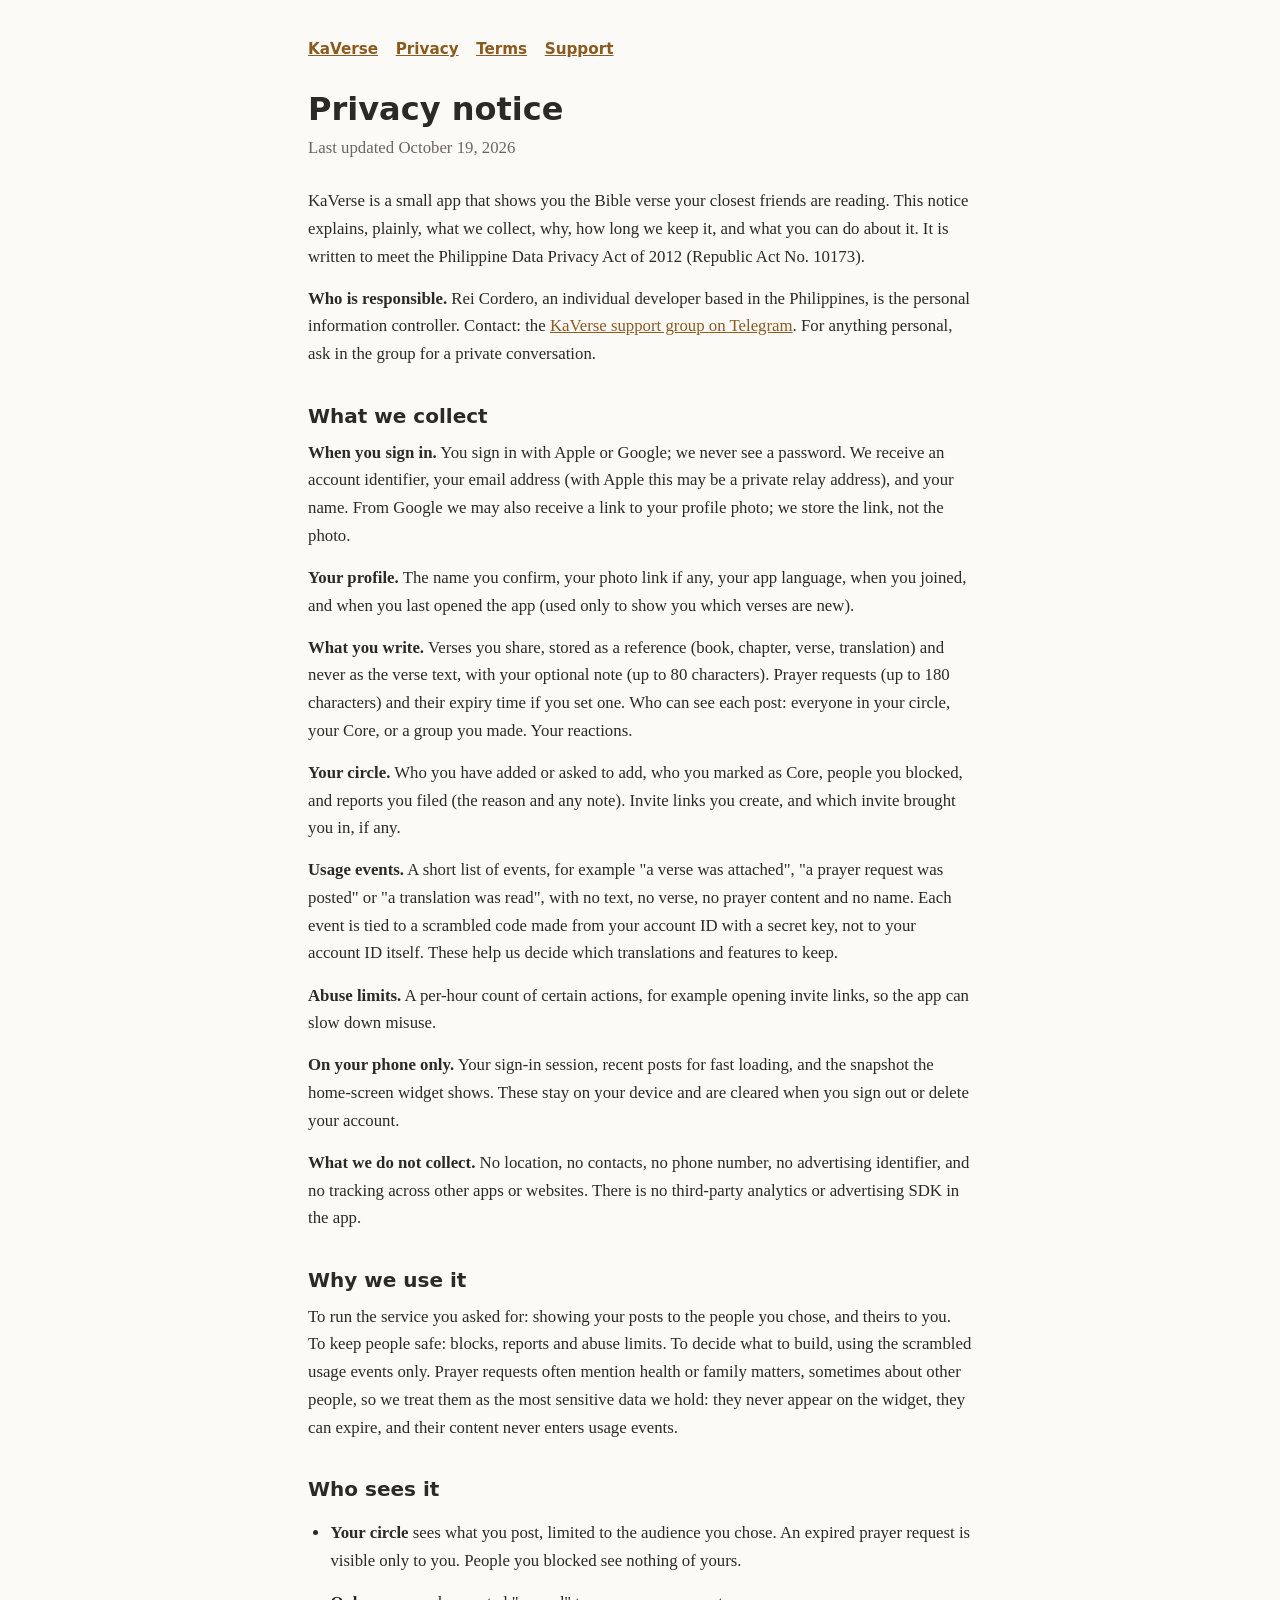
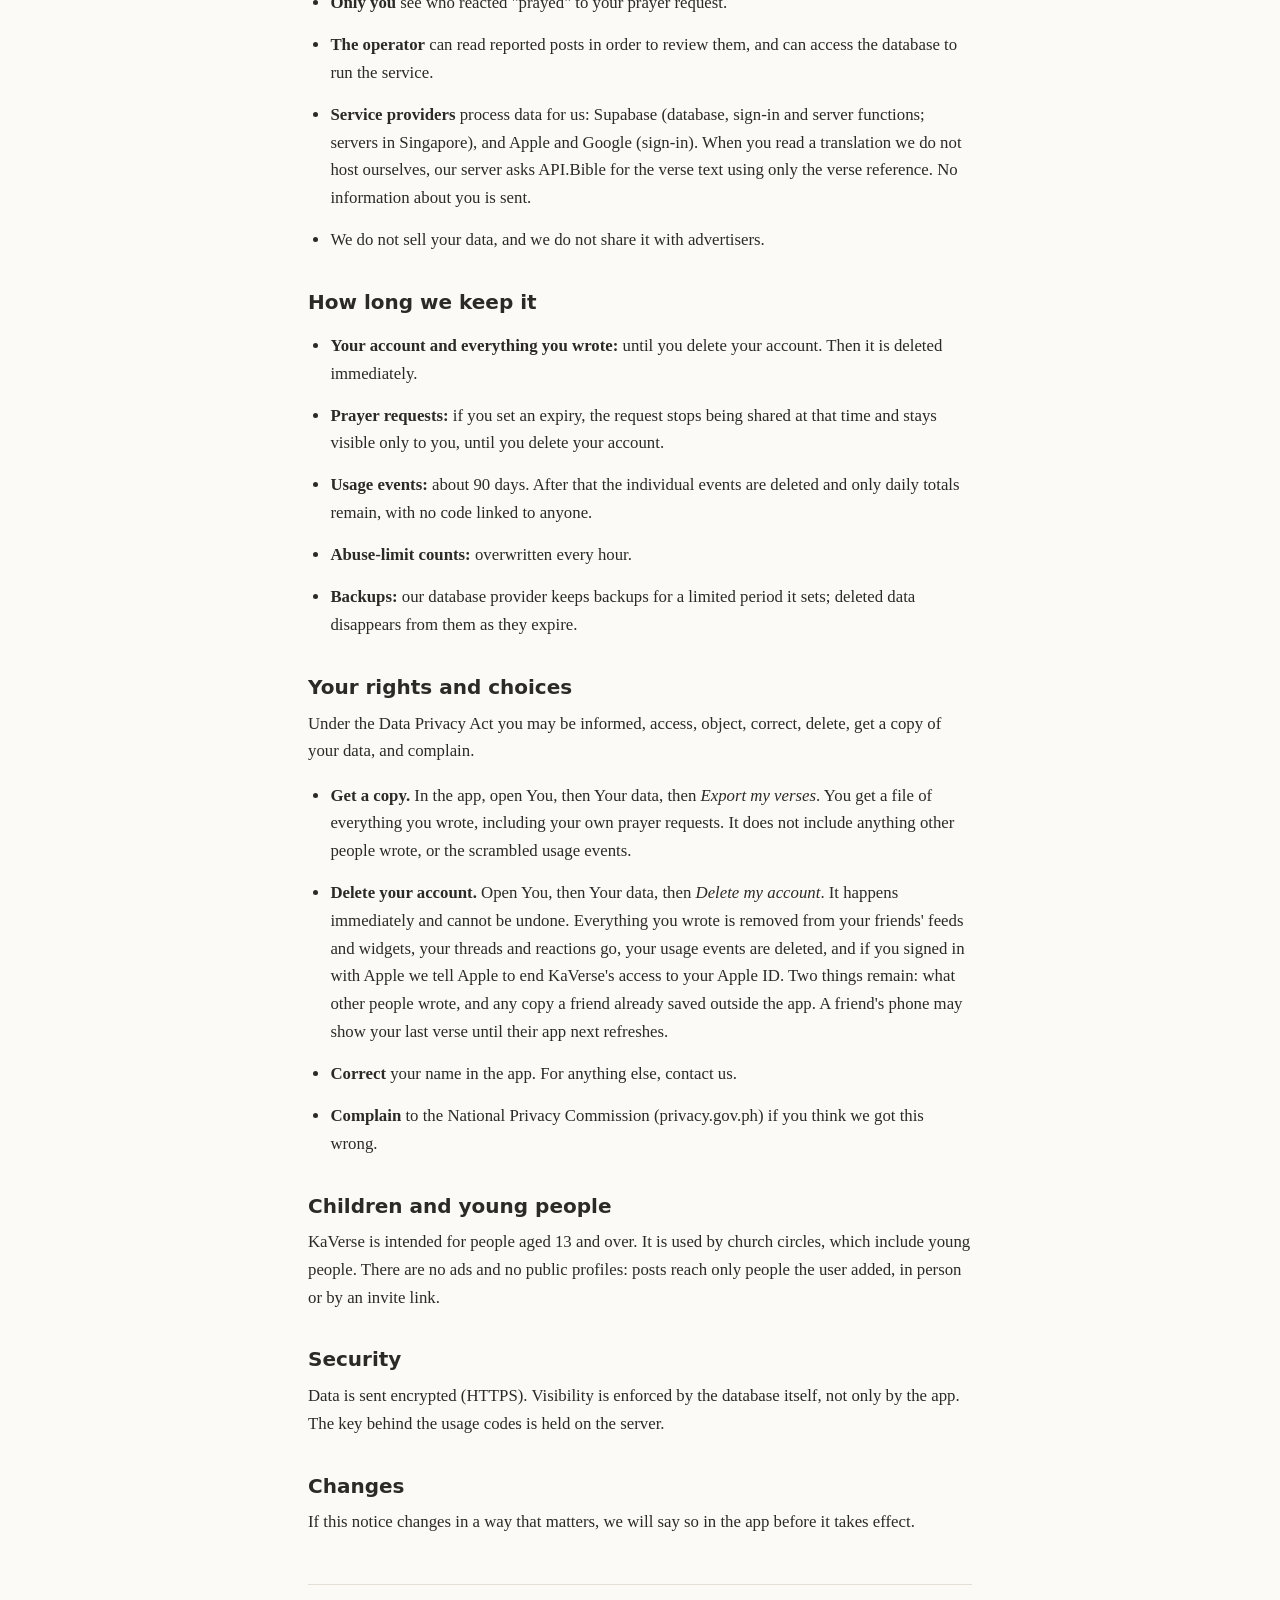
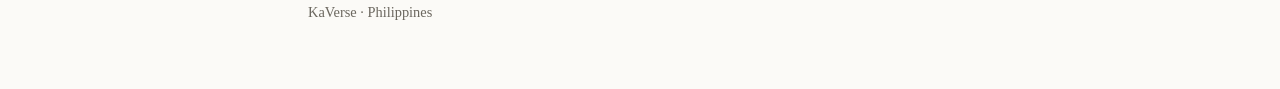
==== privacy.html @ 1309f044 "KaVerse site: privacy notice, terms of use, support Claude-Session: https://claude.ai/code/session_0" ====
<!doctype html>
<html lang="en">
<head>
<meta charset="utf-8">
<meta name="viewport" content="width=device-width, initial-scale=1">
<meta name="color-scheme" content="light dark">
<title>Privacy notice — KaVerse</title>
<link rel="stylesheet" href="style.css">
</head>
<body>
<main>
<nav><a href="index.html">KaVerse</a><a href="privacy.html">Privacy</a><a href="terms.html">Terms</a><a href="support.html">Support</a></nav>
<h1>Privacy notice</h1>
<p class="sub">Last updated October 19, 2026</p>
<p>KaVerse is a small app that shows you the Bible verse your closest friends are reading. This notice explains, plainly, what we collect, why, how long we keep it, and what you can do about it. It is written to meet the Philippine Data Privacy Act of 2012 (Republic Act No. 10173).</p>
<p><strong>Who is responsible.</strong> Rei Cordero, an individual developer based in the Philippines, is the personal information controller. Contact: the <a href="https://t.me/+48SsiTLV7lE4NGU1">KaVerse support group on Telegram</a>. For anything personal, ask in the group for a private conversation.</p>

<h2>What we collect</h2>
<p><strong>When you sign in.</strong> You sign in with Apple or Google; we never see a password. We receive an account identifier, your email address (with Apple this may be a private relay address), and your name. From Google we may also receive a link to your profile photo; we store the link, not the photo.</p>
<p><strong>Your profile.</strong> The name you confirm, your photo link if any, your app language, when you joined, and when you last opened the app (used only to show you which verses are new).</p>
<p><strong>What you write.</strong> Verses you share, stored as a reference (book, chapter, verse, translation) and never as the verse text, with your optional note (up to 80 characters). Prayer requests (up to 180 characters) and their expiry time if you set one. Who can see each post: everyone in your circle, your Core, or a group you made. Your reactions.</p>
<p><strong>Your circle.</strong> Who you have added or asked to add, who you marked as Core, people you blocked, and reports you filed (the reason and any note). Invite links you create, and which invite brought you in, if any.</p>
<p><strong>Usage events.</strong> A short list of events, for example "a verse was attached", "a prayer request was posted" or "a translation was read", with no text, no verse, no prayer content and no name. Each event is tied to a scrambled code made from your account ID with a secret key, not to your account ID itself. These help us decide which translations and features to keep.</p>
<p><strong>Abuse limits.</strong> A per-hour count of certain actions, for example opening invite links, so the app can slow down misuse.</p>
<p><strong>On your phone only.</strong> Your sign-in session, recent posts for fast loading, and the snapshot the home-screen widget shows. These stay on your device and are cleared when you sign out or delete your account.</p>
<p><strong>What we do not collect.</strong> No location, no contacts, no phone number, no advertising identifier, and no tracking across other apps or websites. There is no third-party analytics or advertising SDK in the app.</p>

<h2>Why we use it</h2>
<p>To run the service you asked for: showing your posts to the people you chose, and theirs to you. To keep people safe: blocks, reports and abuse limits. To decide what to build, using the scrambled usage events only. Prayer requests often mention health or family matters, sometimes about other people, so we treat them as the most sensitive data we hold: they never appear on the widget, they can expire, and their content never enters usage events.</p>

<h2>Who sees it</h2>
<ul>
<li><strong>Your circle</strong> sees what you post, limited to the audience you chose. An expired prayer request is visible only to you. People you blocked see nothing of yours.</li>
<li><strong>Only you</strong> see who reacted "prayed" to your prayer request.</li>
<li><strong>The operator</strong> can read reported posts in order to review them, and can access the database to run the service.</li>
<li><strong>Service providers</strong> process data for us: Supabase (database, sign-in and server functions; servers in Singapore), and Apple and Google (sign-in). When you read a translation we do not host ourselves, our server asks API.Bible for the verse text using only the verse reference. No information about you is sent.</li>
<li>We do not sell your data, and we do not share it with advertisers.</li>
</ul>

<h2>How long we keep it</h2>
<ul>
<li><strong>Your account and everything you wrote:</strong> until you delete your account. Then it is deleted immediately.</li>
<li><strong>Prayer requests:</strong> if you set an expiry, the request stops being shared at that time and stays visible only to you, until you delete your account.</li>
<li><strong>Usage events:</strong> about 90 days. After that the individual events are deleted and only daily totals remain, with no code linked to anyone.</li>
<li><strong>Abuse-limit counts:</strong> overwritten every hour.</li>
<li><strong>Backups:</strong> our database provider keeps backups for a limited period it sets; deleted data disappears from them as they expire.</li>
</ul>

<h2>Your rights and choices</h2>
<p>Under the Data Privacy Act you may be informed, access, object, correct, delete, get a copy of your data, and complain.</p>
<ul>
<li><strong>Get a copy.</strong> In the app, open You, then Your data, then <em>Export my verses</em>. You get a file of everything you wrote, including your own prayer requests. It does not include anything other people wrote, or the scrambled usage events.</li>
<li><strong>Delete your account.</strong> Open You, then Your data, then <em>Delete my account</em>. It happens immediately and cannot be undone. Everything you wrote is removed from your friends' feeds and widgets, your threads and reactions go, your usage events are deleted, and if you signed in with Apple we tell Apple to end KaVerse's access to your Apple ID. Two things remain: what other people wrote, and any copy a friend already saved outside the app. A friend's phone may show your last verse until their app next refreshes.</li>
<li><strong>Correct</strong> your name in the app. For anything else, contact us.</li>
<li><strong>Complain</strong> to the National Privacy Commission (privacy.gov.ph) if you think we got this wrong.</li>
</ul>

<h2>Children and young people</h2>
<p>KaVerse is intended for people aged 13 and over. It is used by church circles, which include young people. There are no ads and no public profiles: posts reach only people the user added, in person or by an invite link.</p>

<h2>Security</h2>
<p>Data is sent encrypted (HTTPS). Visibility is enforced by the database itself, not only by the app. The key behind the usage codes is held on the server.</p>

<h2>Changes</h2>
<p>If this notice changes in a way that matters, we will say so in the app before it takes effect.</p>
<footer>KaVerse &middot; Philippines</footer>
</main>
</body>
</html>
---- style.css ----
:root{--bg:#fbfaf7;--fg:#2b2a27;--muted:#6b675f;--link:#8a5a1f;--rule:#e4dfd4}
@media (prefers-color-scheme:dark){:root{--bg:#171613;--fg:#e9e5da;--muted:#a39d8f;--link:#d9a45b;--rule:#2e2b25}}
*{box-sizing:border-box}
body{margin:0;background:var(--bg);color:var(--fg);font:400 1.05rem/1.65 ui-serif,Georgia,"Times New Roman",serif}
main{max-width:44rem;margin:0 auto;padding:2.5rem 1.25rem 4rem}
h1{font:700 2rem/1.2 ui-sans-serif,system-ui,-apple-system,"Segoe UI",sans-serif;margin:0 0 .35rem}
h2{font:700 1.25rem/1.3 ui-sans-serif,system-ui,-apple-system,"Segoe UI",sans-serif;margin:2.2rem 0 .6rem}
p,li{margin:0 0 .9rem}ul{padding-left:1.4rem}
a{color:var(--link)}
.sub{color:var(--muted);margin:0 0 1.6rem}
nav{margin:0 0 2rem;font:600 .95rem ui-sans-serif,system-ui,sans-serif}
nav a{margin-right:1.1rem}
footer{margin-top:3rem;padding-top:1rem;border-top:1px solid var(--rule);color:var(--muted);font-size:.9rem}
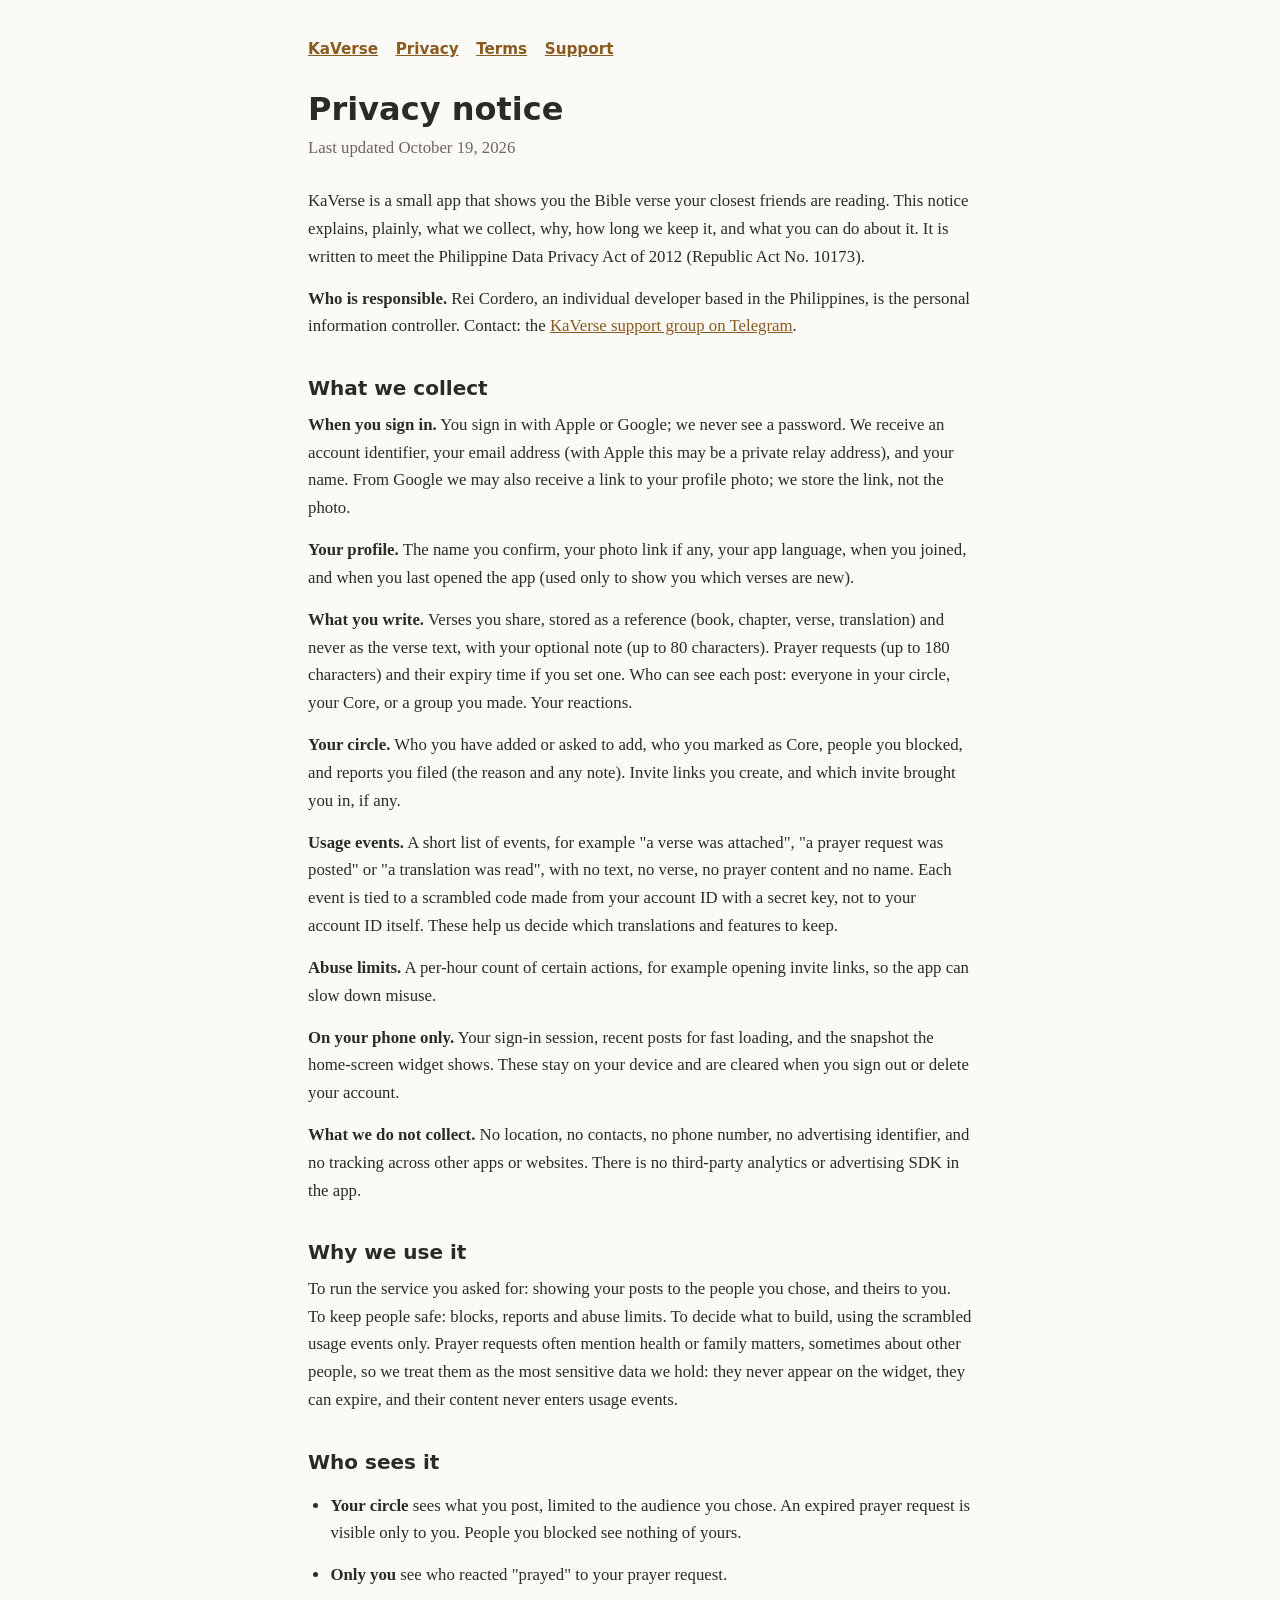
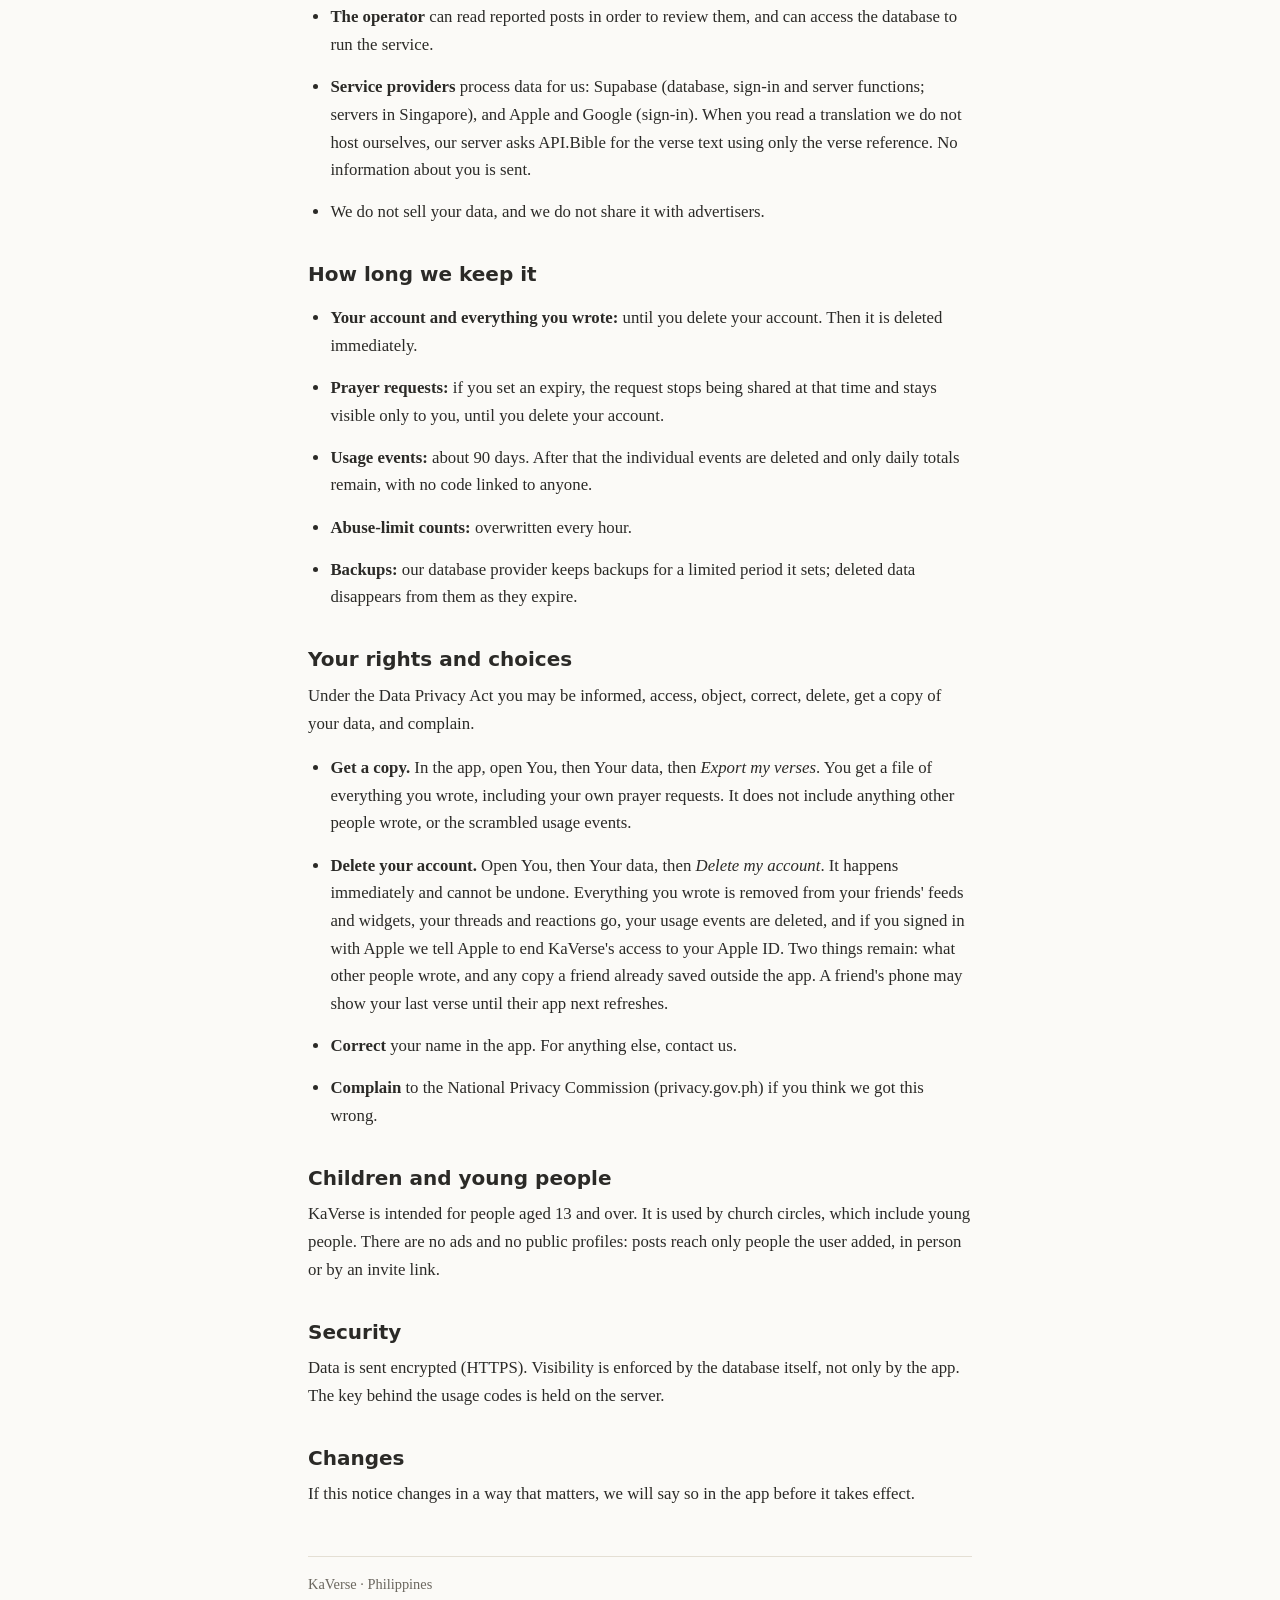
==== commit 43eaa910: "privacy: contact is the support group" ====
--- a/privacy.html
+++ b/privacy.html
@@ -13,7 +13,7 @@
 <h1>Privacy notice</h1>
 <p class="sub">Last updated October 19, 2026</p>
 <p>KaVerse is a small app that shows you the Bible verse your closest friends are reading. This notice explains, plainly, what we collect, why, how long we keep it, and what you can do about it. It is written to meet the Philippine Data Privacy Act of 2012 (Republic Act No. 10173).</p>
-<p><strong>Who is responsible.</strong> Rei Cordero, an individual developer based in the Philippines, is the personal information controller. Contact: the <a href="https://t.me/+48SsiTLV7lE4NGU1">KaVerse support group on Telegram</a>. For anything personal, ask in the group for a private conversation.</p>
+<p><strong>Who is responsible.</strong> Rei Cordero, an individual developer based in the Philippines, is the personal information controller. Contact: the <a href="https://t.me/+48SsiTLV7lE4NGU1">KaVerse support group on Telegram</a>.</p>
 
 <h2>What we collect</h2>
 <p><strong>When you sign in.</strong> You sign in with Apple or Google; we never see a password. We receive an account identifier, your email address (with Apple this may be a private relay address), and your name. From Google we may also receive a link to your profile photo; we store the link, not the photo.</p>
